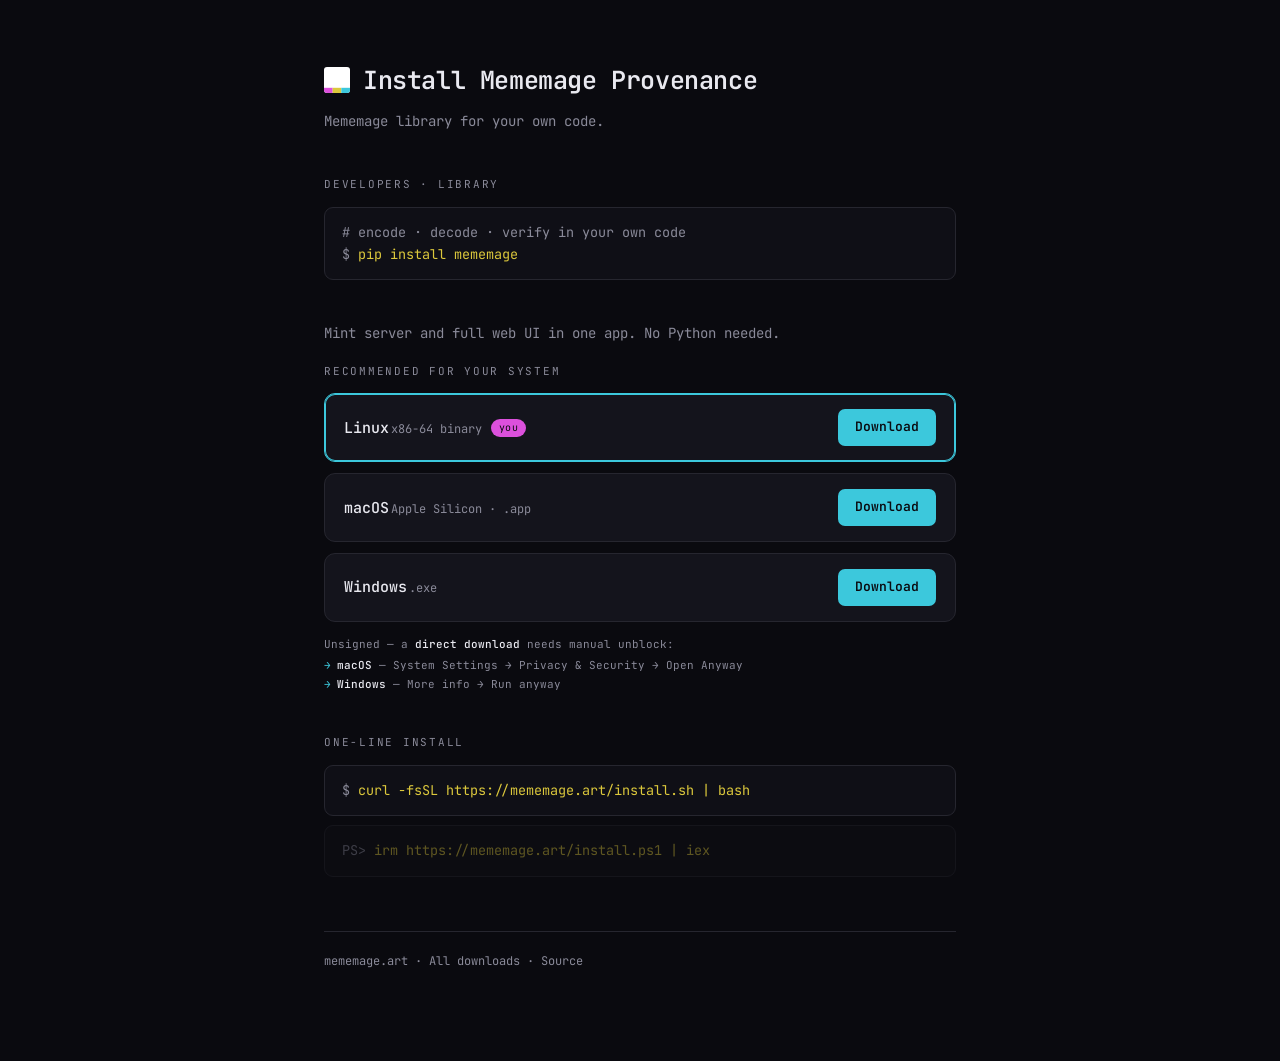
==== install/index.html @ 6a047966 "Update product page Co-Authored-By: Claude Opus 4.8 (1M context) <noreply@anthropic.com>" ====
<!DOCTYPE html>
<html lang="en">
<head>
<meta charset="utf-8">
<meta name="viewport" content="width=device-width, initial-scale=1.0, viewport-fit=cover">
<title>Install Mememage Provenance</title>
<link rel="icon" href="data:image/svg+xml;utf8,%3Csvg%20xmlns%3D'http%3A%2F%2Fwww.w3.org%2F2000%2Fsvg'%20viewBox%3D'0%200%20100%20100'%3E%3Crect%20width%3D'100'%20height%3D'100'%20fill%3D'%23fff'%2F%3E%3Crect%20x%3D'3'%20y%3D'3'%20width%3D'94'%20height%3D'74'%20fill%3D'%23000'%2F%3E%3Crect%20y%3D'80'%20width%3D'33.34'%20height%3D'20'%20fill%3D'%23dc50dc'%2F%3E%3Crect%20x%3D'33.33'%20y%3D'80'%20width%3D'33.34'%20height%3D'20'%20fill%3D'%23dcc83c'%2F%3E%3Crect%20x%3D'66.66'%20y%3D'80'%20width%3D'33.34'%20height%3D'20'%20fill%3D'%233cc8dc'%2F%3E%3C%2Fsvg%3E">
<meta name="description" content="Download Mememage Provenance for macOS, Windows, or Linux — or install the mememage library with pip.">
<link href="https://fonts.googleapis.com/css2?family=JetBrains+Mono:wght@300;400;500;600&display=swap" rel="stylesheet">
<style>
  :root{
    --mag:#dc50dc; --yel:#dcc83c; --cyc:#3cc8dc;
    --accent:var(--cyc);            /* page accent — buttons, highlight, badge */
    --bg:#0a0a0f; --fg:#e9e9f0; --dim:#8a8a99;
    --card:#14141c; --line:#26262f; --code:#0f0f16;
  }
  *{box-sizing:border-box;}
  html{-webkit-text-size-adjust:100%;}
  body{margin:0;background:var(--bg);color:var(--fg);
    font-family:'JetBrains Mono',ui-monospace,SFMono-Regular,Menlo,monospace;
    line-height:1.6;-webkit-font-smoothing:antialiased;}
  /* Themed scrollbar — matches the dark panel (webkit + firefox). */
  ::-webkit-scrollbar{width:10px;height:10px;}
  ::-webkit-scrollbar-track{background:transparent;}
  ::-webkit-scrollbar-thumb{background:var(--line);border-radius:8px;
    border:2px solid var(--bg);}
  ::-webkit-scrollbar-thumb:hover{background:#3a3a48;}
  html{scrollbar-width:thin;scrollbar-color:var(--line) transparent;}
  .wrap{max-width:680px;margin:0 auto;padding:60px 24px 90px;}
  a{color:var(--cyc);text-decoration:none;}
  a:hover{text-decoration:underline;}
  .brand{display:flex;align-items:center;gap:13px;margin-bottom:10px;}
  .brand svg{width:26px;height:26px;border-radius:3px;flex:none;}
  h1{font-size:25px;font-weight:600;margin:0;letter-spacing:-.4px;}
  .sub{color:var(--dim);margin:4px 0 44px;font-size:14px;}
  .sub code{font-size:13px;}
  .app-lead{margin:2px 0 18px;}
  .rec{font-size:11px;color:var(--dim);text-transform:uppercase;letter-spacing:.16em;margin:0 0 13px;}
  .cards{display:grid;gap:11px;}
  .card{display:flex;align-items:center;justify-content:space-between;gap:16px;
    background:var(--card);border:1px solid var(--line);border-radius:11px;padding:15px 19px;
    transition:border-color .15s,box-shadow .15s;}
  .card:hover{border-color:var(--accent);}
  .card.you{border-color:var(--accent);box-shadow:inset 0 0 0 1px var(--accent);}
  .card .os{font-weight:500;font-size:15px;}
  .card .meta{color:var(--dim);font-size:12px;margin-left:2px;}
  .badge{display:inline-block;font-size:10px;color:var(--bg);background:var(--mag);
    border-radius:99px;padding:1px 8px;margin-left:9px;vertical-align:middle;letter-spacing:.04em;}
  .dl{background:var(--accent);color:#0a0a0f;padding:8px 17px;border-radius:7px;
    font-weight:600;font-size:13px;white-space:nowrap;}
  .dl:hover{text-decoration:none;filter:brightness(1.09);}
  section{margin-top:42px;}
  .block{background:var(--code);border:1px solid var(--line);border-radius:9px;
    padding:14px 17px;margin:0;overflow-x:auto;font-size:13.5px;transition:opacity .15s;}
  .block + .block{margin-top:9px;}
  code{font-family:inherit;color:var(--yel);white-space:pre;}
  .cc{color:var(--dim);}
  .note{color:var(--dim);font-size:12.5px;margin:13px 0 0;}
  .unblock-note{color:var(--dim);font-size:11px;line-height:1.5;margin:14px 0 0;}
  .unblock-note b{color:var(--fg);font-weight:500;}
  .unblock-note ul{margin:5px 0 0;padding:0;list-style:none;}
  .unblock-note li{position:relative;padding-left:13px;margin:2px 0;}
  .unblock-note li::before{content:"\2192";position:absolute;left:0;color:var(--accent);}
  footer{margin-top:54px;color:var(--dim);font-size:12px;
    border-top:1px solid var(--line);padding-top:20px;}
  footer a{color:var(--dim);}
  footer a:hover{color:var(--fg);}
  /* Embedded in the product page's install modal (same-origin iframe): read as a
     panel, not a page — tighten the top and drop the footer nav. */
  html.embedded .wrap{padding:30px 26px 34px;}
  html.embedded footer{display:none;}
</style>
</head>
<body>
<div class="wrap">

  <div class="brand">
    <svg viewBox="0 0 15 15" aria-hidden="true">
      <rect width="15" height="15" fill="#fff"/>
      <rect y="12" width="5" height="3" fill="#dc50dc"/><rect x="5" y="12" width="5" height="3" fill="#dcc83c"/><rect x="10" y="12" width="5" height="3" fill="#3cc8dc"/>
    </svg>
    <h1>Install Mememage Provenance</h1>
  </div>
  <p class="sub">Mememage library for your own code.</p>

  <!-- Library first — the dependency, and the developer entry point. -->
  <section>
    <p class="rec">Developers &middot; Library</p>
    <div class="block"><code><span class="cc"># encode &middot; decode &middot; verify in your own code
</span><span class="cc">$ </span>pip install mememage</code></div>
  </section>

  <!-- The full app — Python-free download, built on the library above. -->
  <section>
    <p class="sub app-lead">Mint server and full web UI in one app. No Python needed.</p>
    <p class="rec" id="rec">Choose your platform</p>
    <div class="cards" id="cards">
      <div class="card" data-os="mac">
        <div><span class="os">macOS</span><span class="meta">Apple Silicon &middot; .app</span></div>
        <a class="dl" href="https://github.com/sememtac/mememage-provenance/releases/latest/download/Mememage-Provenance-macOS.zip">Download</a>
      </div>
      <div class="card" data-os="win">
        <div><span class="os">Windows</span><span class="meta">.exe</span></div>
        <a class="dl" href="https://github.com/sememtac/mememage-provenance/releases/latest/download/Mememage-Provenance-Windows.exe">Download</a>
      </div>
      <div class="card" data-os="linux">
        <div><span class="os">Linux</span><span class="meta">x86-64 binary</span></div>
        <a class="dl" href="https://github.com/sememtac/mememage-provenance/releases/latest/download/Mememage-Provenance-Linux">Download</a>
      </div>
    </div>
    <div class="unblock-note">Unsigned &mdash; a <b>direct download</b> needs manual unblock:
      <ul>
        <li><b>macOS</b> &mdash; System&nbsp;Settings &rarr; Privacy&nbsp;&amp;&nbsp;Security &rarr; Open&nbsp;Anyway</li>
        <li><b>Windows</b> &mdash; More&nbsp;info &rarr; Run&nbsp;anyway</li>
      </ul>
    </div>

    <section id="oneliner">
      <p class="rec">One-line install</p>
      <div class="block" data-os="mac linux"><code><span class="cc">$ </span>curl -fsSL https://mememage.art/install.sh | bash</code></div>
      <div class="block" data-os="win"><code><span class="cc">PS&gt; </span>irm https://mememage.art/install.ps1 | iex</code></div>
    </section>
  </section>

  <footer>
    <a href="/">mememage.art</a> &middot;
    <a href="https://github.com/sememtac/mememage-provenance/releases/latest">All downloads</a> &middot;
    <a href="https://github.com/sememtac/mememage">Source</a>
  </footer>

</div>

<script>
  (function () {
    // In the product page's install modal we're a same-origin iframe — flag it
    // so the CSS above collapses to a panel.
    try { if (window.self !== window.top) document.documentElement.classList.add("embedded"); }
    catch (e) { document.documentElement.classList.add("embedded"); }

    var uad = navigator.userAgentData && navigator.userAgentData.platform;
    var p = (uad || navigator.platform || navigator.userAgent || "").toLowerCase();
    var os = /mac|iphone|ipad/.test(p) ? "mac"
           : /win/.test(p)             ? "win"
           : /linux|x11|android/.test(p) ? "linux" : "";
    if (!os) return;
    var card = document.querySelector('.card[data-os="' + os + '"]');
    if (!card) return;
    card.classList.add("you");
    document.getElementById("cards").prepend(card);          // float to top
    var b = document.createElement("span");
    b.className = "badge"; b.textContent = "you";
    card.querySelector(".os").parentNode.appendChild(b);   // after .meta, not between os/.exe
    document.getElementById("rec").textContent = "Recommended for your system";
    // Emphasize the one-liner that matches the visitor's OS; fade the others.
    document.querySelectorAll('#oneliner .block[data-os]').forEach(function (el) {
      var applies = el.getAttribute("data-os").split(" ").indexOf(os) !== -1;
      el.style.opacity = applies ? "1" : "0.4";
    });
  })();
</script>
</body>
</html>
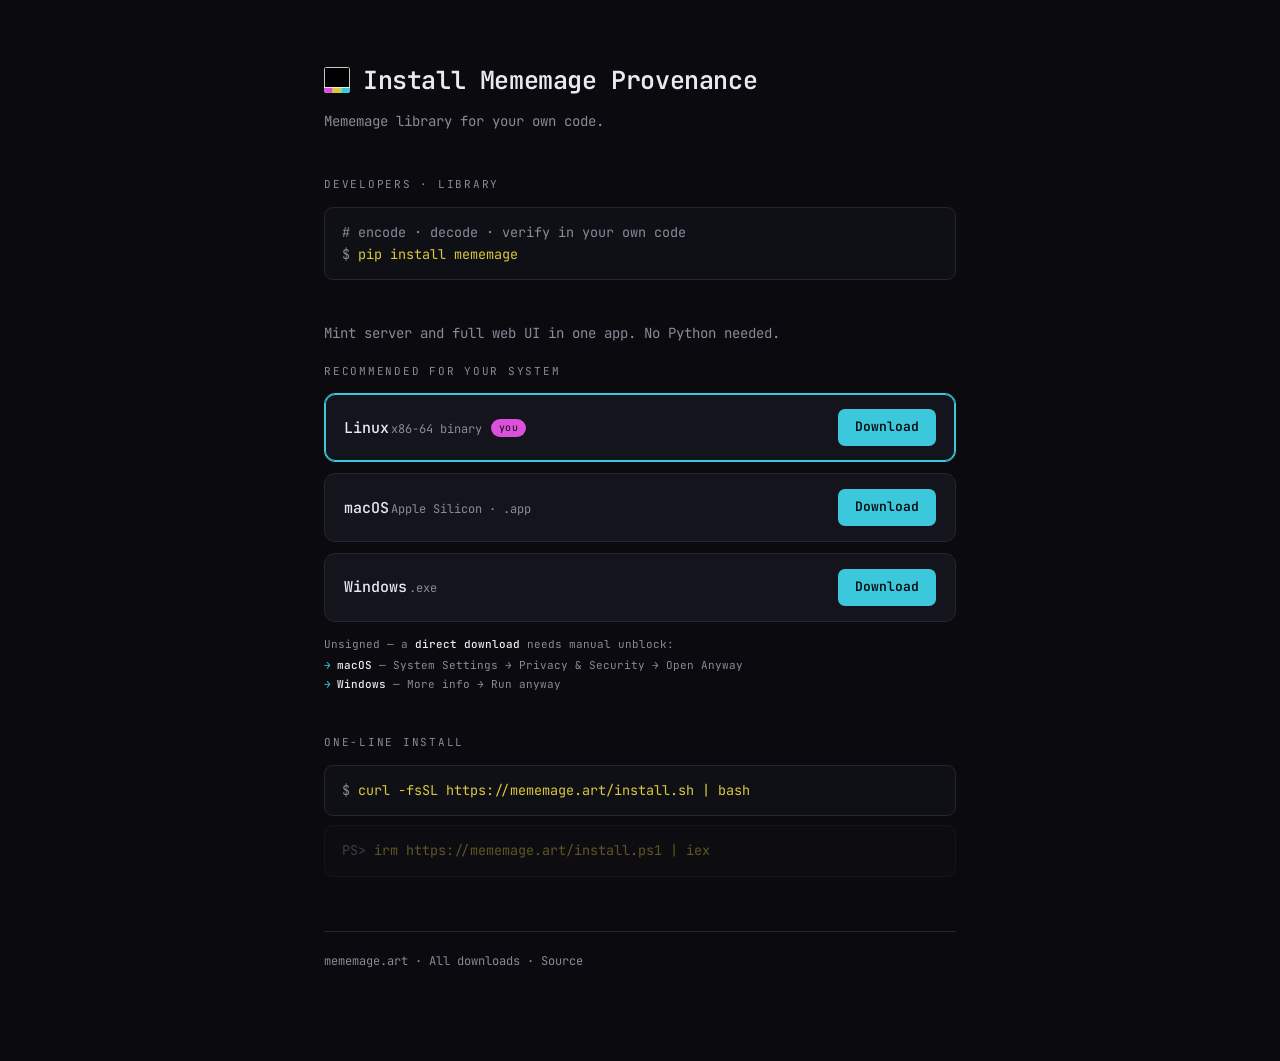
==== commit 58f12c4c: "Update product page Co-Authored-By: Claude Opus 4.8 (1M context) <noreply@anthropic.com>" ====
--- a/install/index.html
+++ b/install/index.html
@@ -75,9 +75,10 @@
 <div class="wrap">
 
   <div class="brand">
-    <svg viewBox="0 0 15 15" aria-hidden="true">
-      <rect width="15" height="15" fill="#fff"/>
-      <rect y="12" width="5" height="3" fill="#dc50dc"/><rect x="5" y="12" width="5" height="3" fill="#dcc83c"/><rect x="10" y="12" width="5" height="3" fill="#3cc8dc"/>
+    <svg viewBox="0 0 100 100" aria-hidden="true">
+      <rect width="100" height="100" fill="#fff"/>
+      <rect x="3" y="3" width="94" height="74" fill="#000"/>
+      <rect y="80" width="33.34" height="20" fill="#dc50dc"/><rect x="33.33" y="80" width="33.34" height="20" fill="#dcc83c"/><rect x="66.66" y="80" width="33.34" height="20" fill="#3cc8dc"/>
     </svg>
     <h1>Install Mememage Provenance</h1>
   </div>
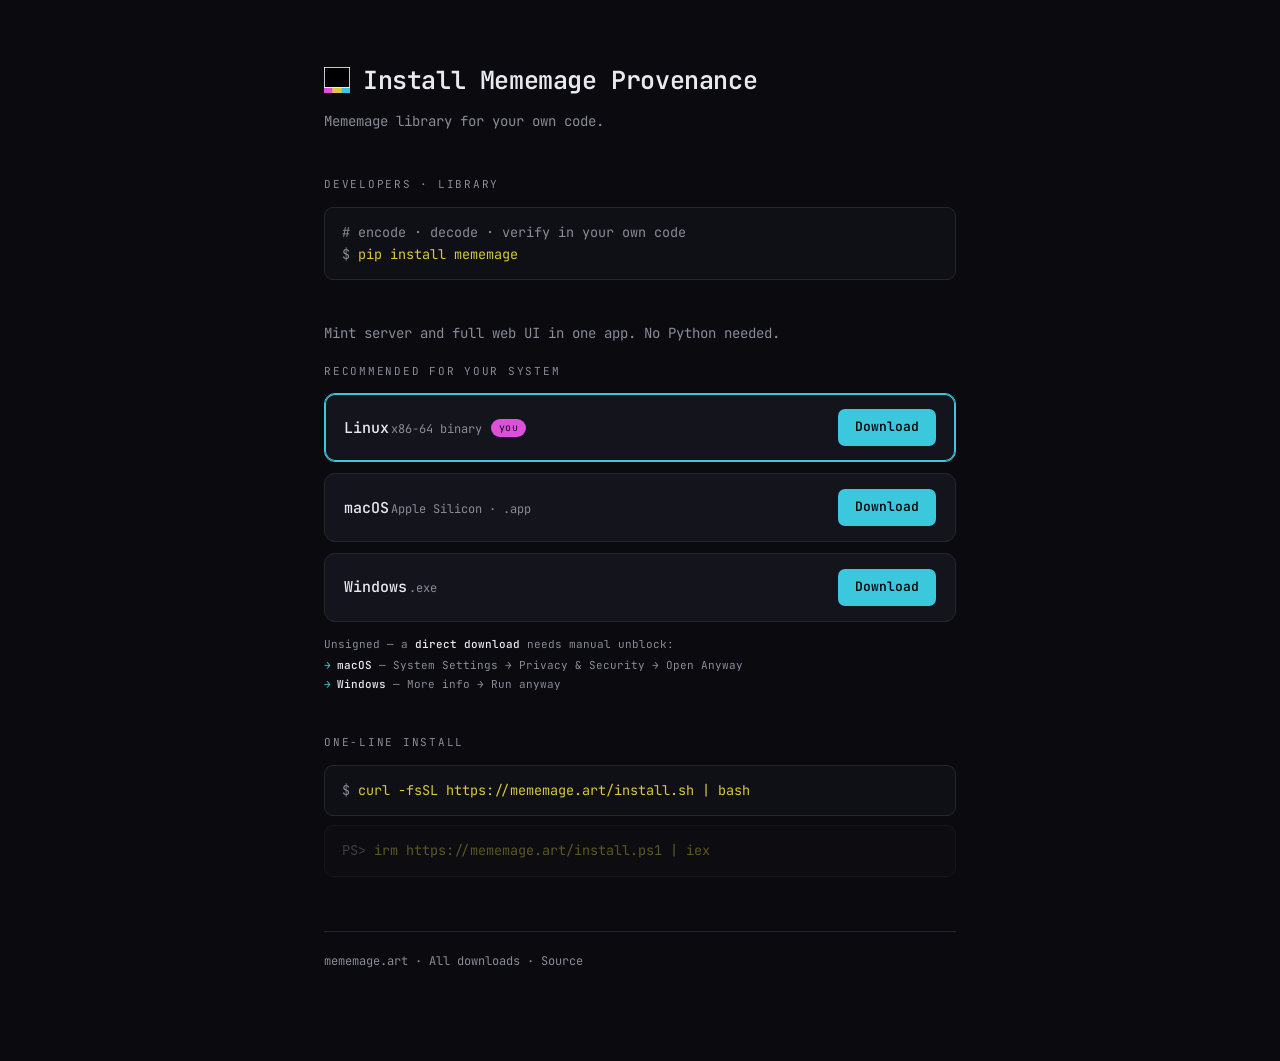
==== commit 9c0b7725: "Update product page Co-Authored-By: Claude Opus 4.8 (1M context) <noreply@anthropic.com>" ====
--- a/install/index.html
+++ b/install/index.html
@@ -30,7 +30,7 @@
   a{color:var(--cyc);text-decoration:none;}
   a:hover{text-decoration:underline;}
   .brand{display:flex;align-items:center;gap:13px;margin-bottom:10px;}
-  .brand svg{width:26px;height:26px;border-radius:3px;flex:none;}
+  .brand svg{width:26px;height:26px;flex:none;}
   h1{font-size:25px;font-weight:600;margin:0;letter-spacing:-.4px;}
   .sub{color:var(--dim);margin:4px 0 44px;font-size:14px;}
   .sub code{font-size:13px;}
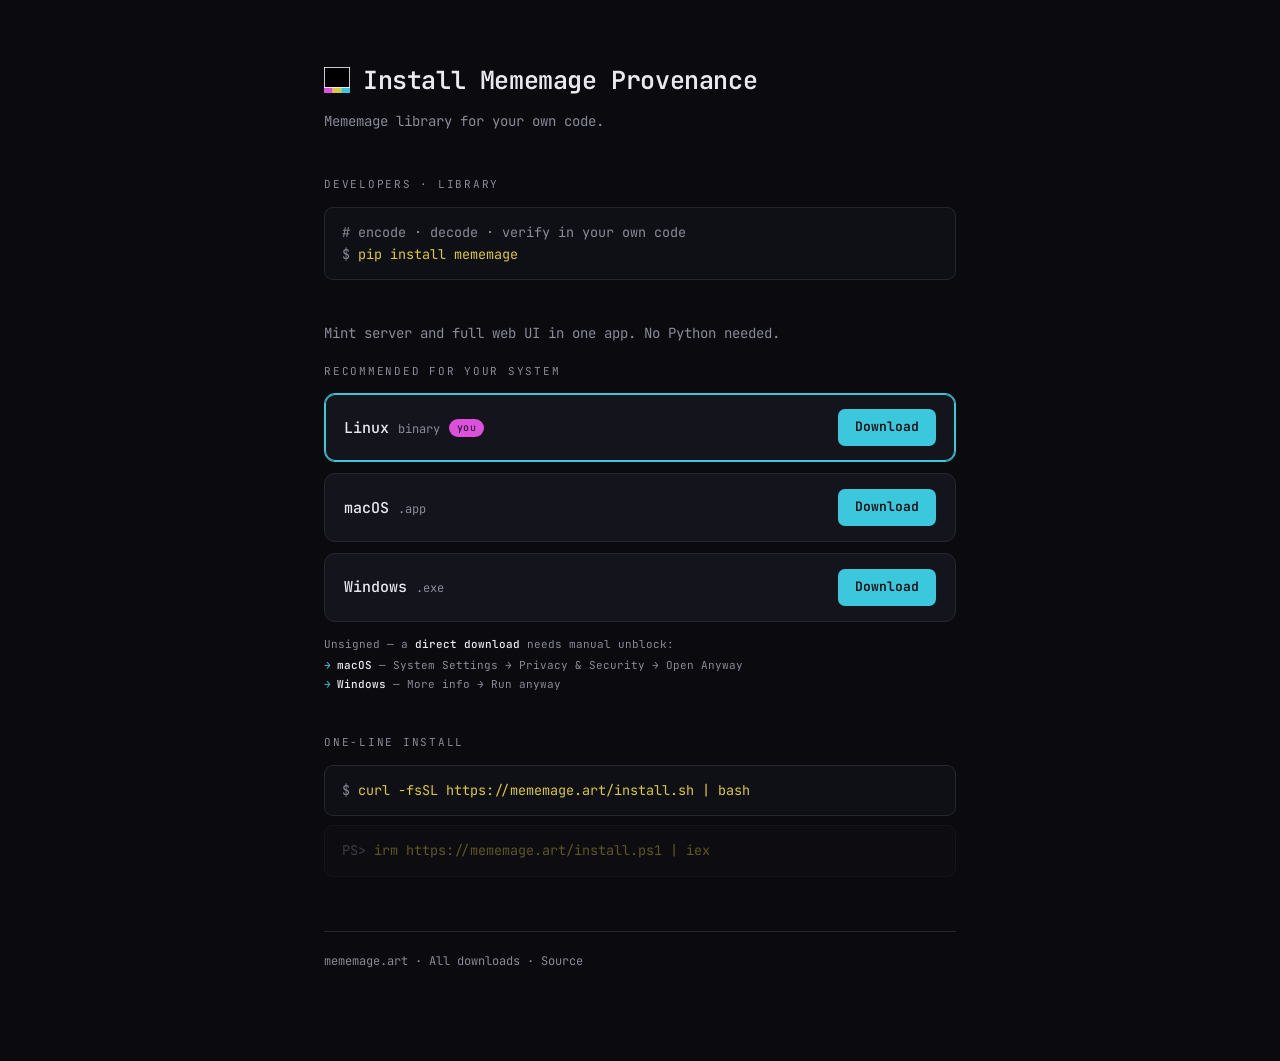
==== commit 4e91b258: "Update product page Co-Authored-By: Claude Opus 4.8 (1M context) <noreply@anthropic.com>" ====
--- a/install/index.html
+++ b/install/index.html
@@ -43,7 +43,7 @@
   .card:hover{border-color:var(--accent);}
   .card.you{border-color:var(--accent);box-shadow:inset 0 0 0 1px var(--accent);}
   .card .os{font-weight:500;font-size:15px;}
-  .card .meta{color:var(--dim);font-size:12px;margin-left:2px;}
+  .card .meta{color:var(--dim);font-size:12px;margin-left:9px;}
   .badge{display:inline-block;font-size:10px;color:var(--bg);background:var(--mag);
     border-radius:99px;padding:1px 8px;margin-left:9px;vertical-align:middle;letter-spacing:.04em;}
   .dl{background:var(--accent);color:#0a0a0f;padding:8px 17px;border-radius:7px;
@@ -97,7 +97,7 @@
     <p class="rec" id="rec">Choose your platform</p>
     <div class="cards" id="cards">
       <div class="card" data-os="mac">
-        <div><span class="os">macOS</span><span class="meta">Apple Silicon &middot; .app</span></div>
+        <div><span class="os">macOS</span><span class="meta">.app</span></div>
         <a class="dl" href="https://github.com/sememtac/mememage-provenance/releases/latest/download/Mememage-Provenance-macOS.zip">Download</a>
       </div>
       <div class="card" data-os="win">
@@ -105,7 +105,7 @@
         <a class="dl" href="https://github.com/sememtac/mememage-provenance/releases/latest/download/Mememage-Provenance-Windows.exe">Download</a>
       </div>
       <div class="card" data-os="linux">
-        <div><span class="os">Linux</span><span class="meta">x86-64 binary</span></div>
+        <div><span class="os">Linux</span><span class="meta">binary</span></div>
         <a class="dl" href="https://github.com/sememtac/mememage-provenance/releases/latest/download/Mememage-Provenance-Linux">Download</a>
       </div>
     </div>
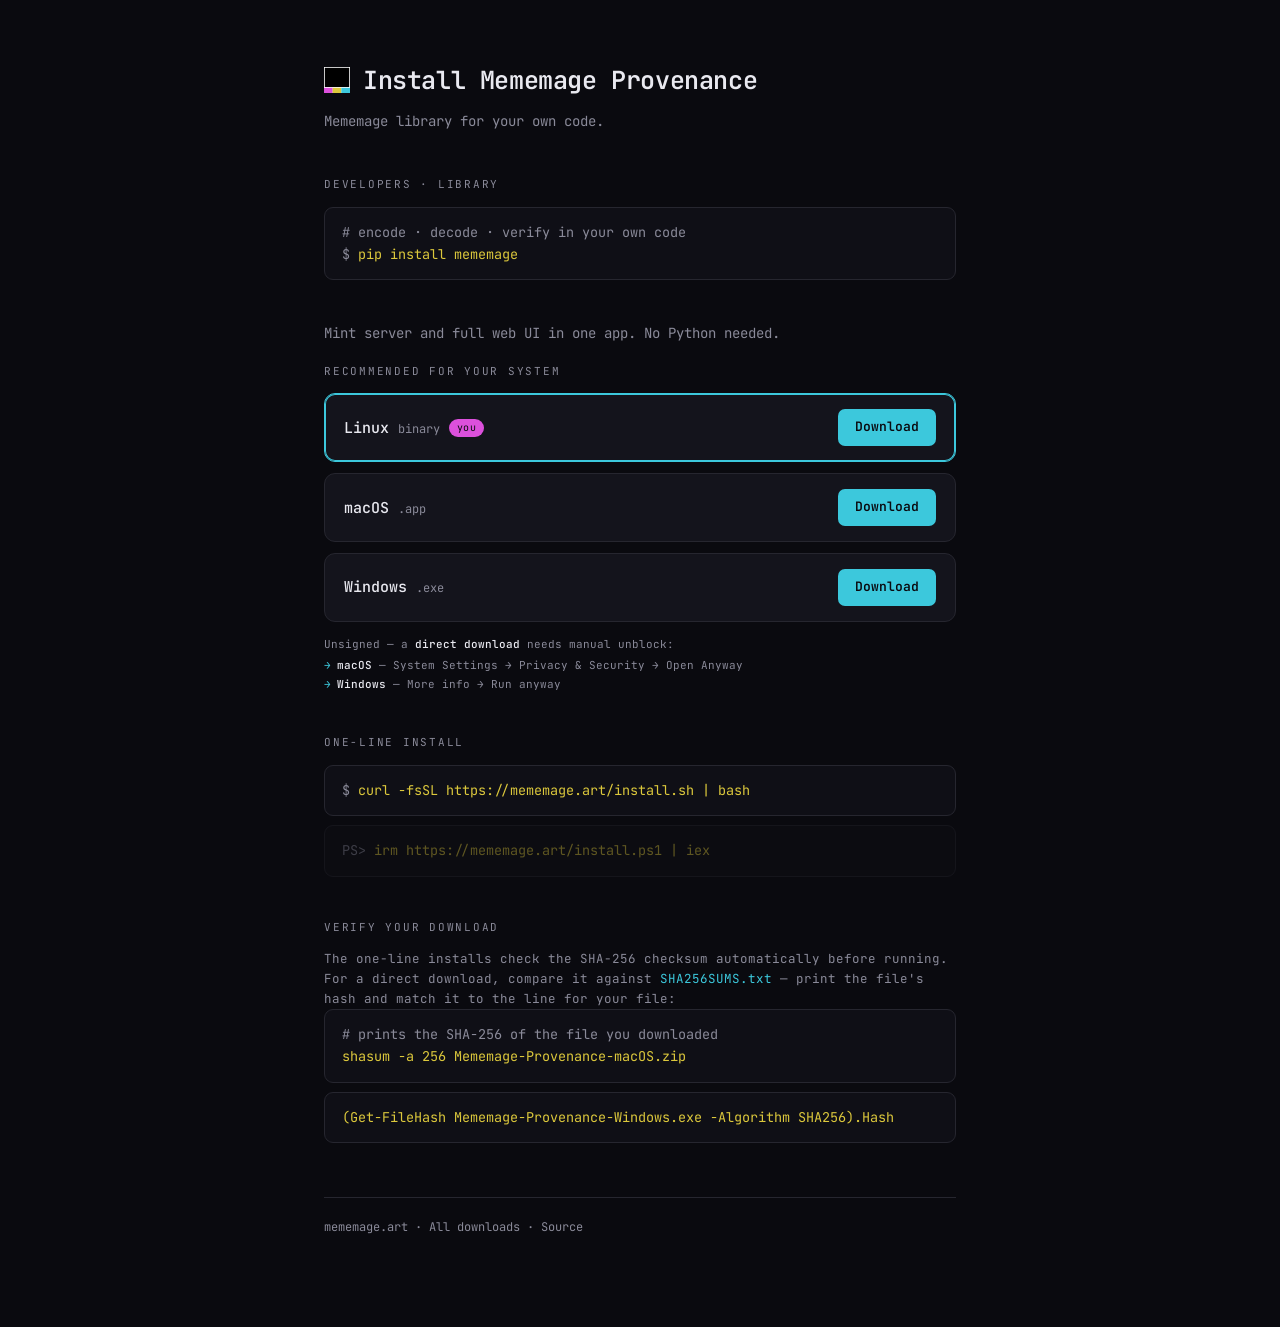
==== commit d02bed7e: "Update product page Co-Authored-By: Claude Opus 4.8 (1M context) <noreply@anthropic.com>" ====
--- a/install/index.html
+++ b/install/index.html
@@ -121,6 +121,15 @@
       <div class="block" data-os="mac linux"><code><span class="cc">$ </span>curl -fsSL https://mememage.art/install.sh | bash</code></div>
       <div class="block" data-os="win"><code><span class="cc">PS&gt; </span>irm https://mememage.art/install.ps1 | iex</code></div>
     </section>
+
+    <section id="verify">
+      <p class="rec">Verify your download</p>
+      <p class="note">The one-line installs check the SHA-256 checksum automatically before running. For a direct download, compare it against
+        <a href="https://github.com/sememtac/mememage-provenance/releases/latest/download/SHA256SUMS.txt">SHA256SUMS.txt</a> &mdash; print the file's hash and match it to the line for your file:</p>
+      <div class="block" data-os="mac linux"><code><span class="cc"># prints the SHA-256 of the file you downloaded</span>
+shasum -a 256 Mememage-Provenance-macOS.zip</code></div>
+      <div class="block" data-os="win"><code>(Get-FileHash Mememage-Provenance-Windows.exe -Algorithm SHA256).Hash</code></div>
+    </section>
   </section>
 
   <footer>
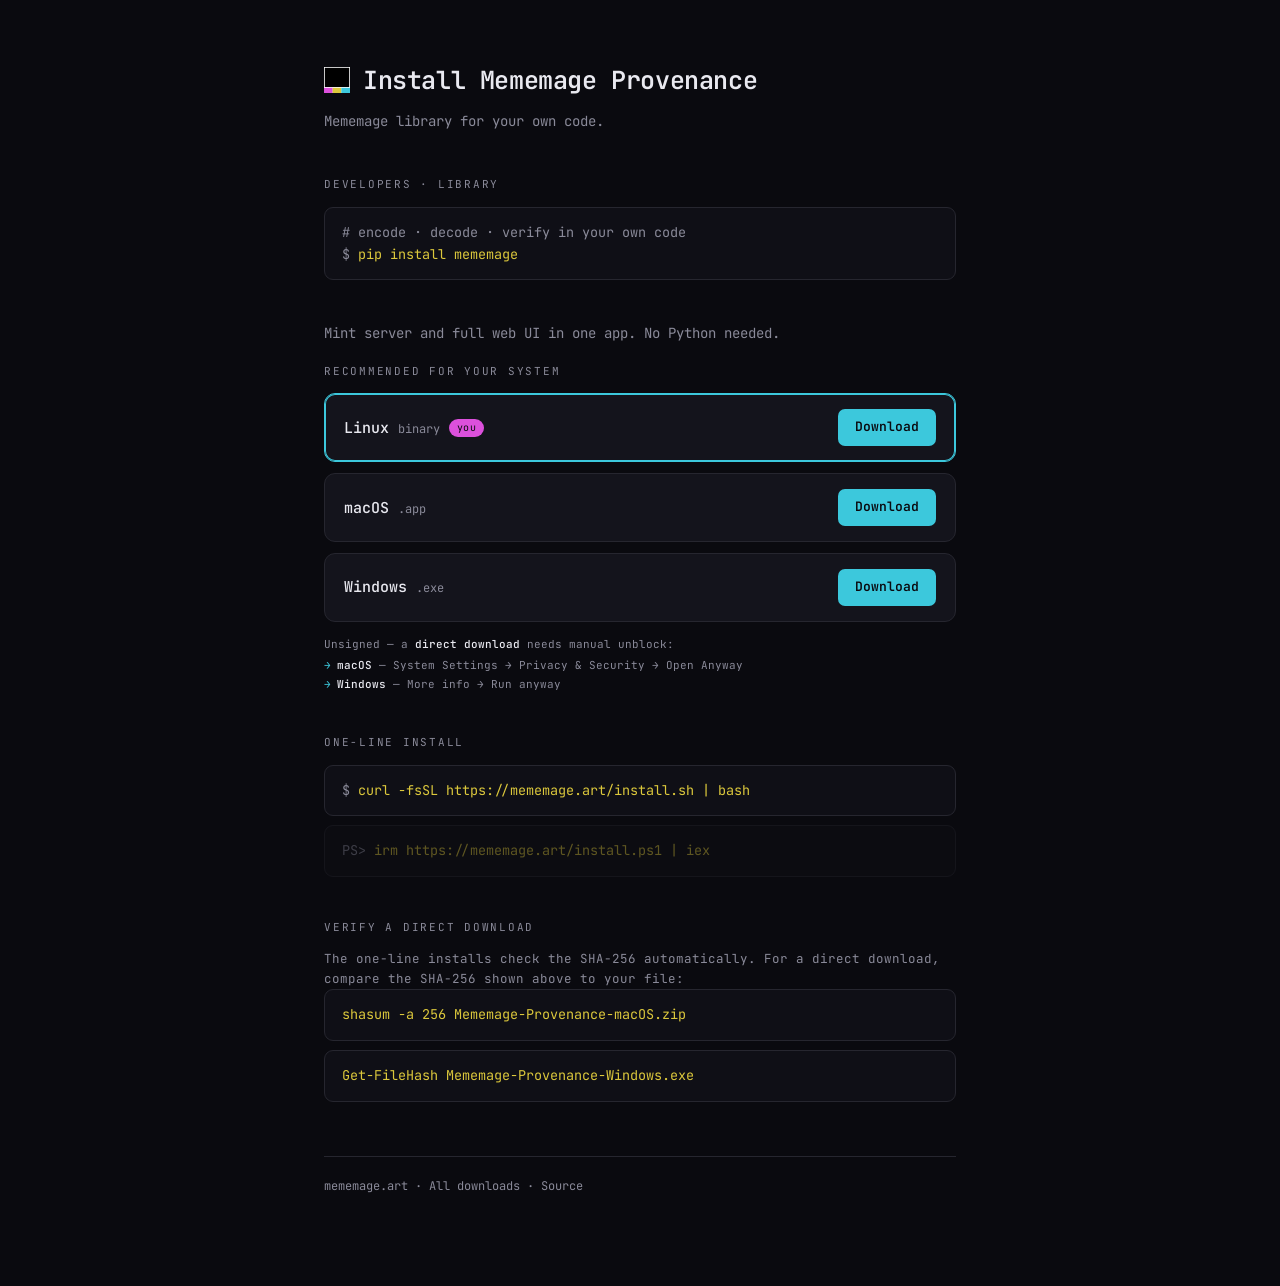
==== commit 97cf2a26: "Update product page Co-Authored-By: Claude Opus 4.8 (1M context) <noreply@anthropic.com>" ====
--- a/install/index.html
+++ b/install/index.html
@@ -49,6 +49,15 @@
   .dl{background:var(--accent);color:#0a0a0f;padding:8px 17px;border-radius:7px;
     font-weight:600;font-size:13px;white-space:nowrap;}
   .dl:hover{text-decoration:none;filter:brightness(1.09);}
+  /* Per-card SHA-256 — filled from the GitHub release API on load, click to copy. */
+  .card-l{display:flex;flex-direction:column;gap:5px;min-width:0;}
+  .sha{display:none;align-items:baseline;gap:7px;background:none;border:0;padding:0;margin:0;
+    font-family:inherit;color:var(--dim);text-align:left;cursor:pointer;}
+  .sha.on{display:flex;}
+  .sha-k{font-size:9.5px;letter-spacing:.13em;text-transform:uppercase;color:var(--dim);flex:none;}
+  .sha-v{font-size:11px;color:#a7a7b4;word-break:break-all;line-height:1.35;}
+  .sha:hover .sha-v{color:var(--fg);}
+  .sha.copied .sha-v{color:var(--accent);}
   section{margin-top:42px;}
   .block{background:var(--code);border:1px solid var(--line);border-radius:9px;
     padding:14px 17px;margin:0;overflow-x:auto;font-size:13.5px;transition:opacity .15s;}
@@ -97,15 +106,24 @@
     <p class="rec" id="rec">Choose your platform</p>
     <div class="cards" id="cards">
       <div class="card" data-os="mac">
-        <div><span class="os">macOS</span><span class="meta">.app</span></div>
+        <div class="card-l">
+          <div><span class="os">macOS</span><span class="meta">.app</span></div>
+          <button class="sha" type="button" data-asset="Mememage-Provenance-macOS.zip" title="Click to copy the SHA-256"><span class="sha-k">SHA-256</span><span class="sha-v"></span></button>
+        </div>
         <a class="dl" href="https://github.com/sememtac/mememage-provenance/releases/latest/download/Mememage-Provenance-macOS.zip">Download</a>
       </div>
       <div class="card" data-os="win">
-        <div><span class="os">Windows</span><span class="meta">.exe</span></div>
+        <div class="card-l">
+          <div><span class="os">Windows</span><span class="meta">.exe</span></div>
+          <button class="sha" type="button" data-asset="Mememage-Provenance-Windows.exe" title="Click to copy the SHA-256"><span class="sha-k">SHA-256</span><span class="sha-v"></span></button>
+        </div>
         <a class="dl" href="https://github.com/sememtac/mememage-provenance/releases/latest/download/Mememage-Provenance-Windows.exe">Download</a>
       </div>
       <div class="card" data-os="linux">
-        <div><span class="os">Linux</span><span class="meta">binary</span></div>
+        <div class="card-l">
+          <div><span class="os">Linux</span><span class="meta">binary</span></div>
+          <button class="sha" type="button" data-asset="Mememage-Provenance-Linux" title="Click to copy the SHA-256"><span class="sha-k">SHA-256</span><span class="sha-v"></span></button>
+        </div>
         <a class="dl" href="https://github.com/sememtac/mememage-provenance/releases/latest/download/Mememage-Provenance-Linux">Download</a>
       </div>
     </div>
@@ -123,12 +141,10 @@
     </section>
 
     <section id="verify">
-      <p class="rec">Verify your download</p>
-      <p class="note">The one-line installs check the SHA-256 checksum automatically before running. For a direct download, compare it against
-        <a href="https://github.com/sememtac/mememage-provenance/releases/latest/download/SHA256SUMS.txt">SHA256SUMS.txt</a> &mdash; print the file's hash and match it to the line for your file:</p>
-      <div class="block" data-os="mac linux"><code><span class="cc"># prints the SHA-256 of the file you downloaded</span>
-shasum -a 256 Mememage-Provenance-macOS.zip</code></div>
-      <div class="block" data-os="win"><code>(Get-FileHash Mememage-Provenance-Windows.exe -Algorithm SHA256).Hash</code></div>
+      <p class="rec">Verify a direct download</p>
+      <p class="note">The one-line installs check the SHA-256 automatically. For a direct download, compare the SHA-256 shown above to your file:</p>
+      <div class="block" data-os="mac linux"><code>shasum -a 256 Mememage-Provenance-macOS.zip</code></div>
+      <div class="block" data-os="win"><code>Get-FileHash Mememage-Provenance-Windows.exe</code></div>
     </section>
   </section>
 
@@ -167,6 +183,36 @@
       el.style.opacity = applies ? "1" : "0.4";
     });
   })();
+
+  // Show the SHA-256 for each build, fetched live from the GitHub release API
+  // (CORS-allowed; the per-asset digest is authoritative and always matches the
+  // current release). Click a hash to copy it. Offline / API down → the hash is
+  // just omitted and the "verify a direct download" command still applies.
+  (function () {
+    var API = "https://api.github.com/repos/sememtac/mememage-provenance/releases/latest";
+    fetch(API, { headers: { "Accept": "application/vnd.github+json" } })
+      .then(function (r) { return r.ok ? r.json() : Promise.reject(); })
+      .then(function (rel) {
+        var by = {};
+        (rel.assets || []).forEach(function (a) {
+          if (a.digest && a.digest.indexOf("sha256:") === 0) by[a.name] = a.digest.slice(7);
+        });
+        document.querySelectorAll(".sha").forEach(function (el) {
+          var h = by[el.getAttribute("data-asset")];
+          if (!h) return;
+          el.querySelector(".sha-v").textContent = h;
+          el.classList.add("on");
+          el.addEventListener("click", function () {
+            if (!(navigator.clipboard && navigator.clipboard.writeText)) return;
+            navigator.clipboard.writeText(h).then(function () {
+              el.classList.add("copied");
+              setTimeout(function () { el.classList.remove("copied"); }, 1200);
+            }, function () {});
+          });
+        });
+      })
+      .catch(function () {});
+  })();
 </script>
 </body>
 </html>
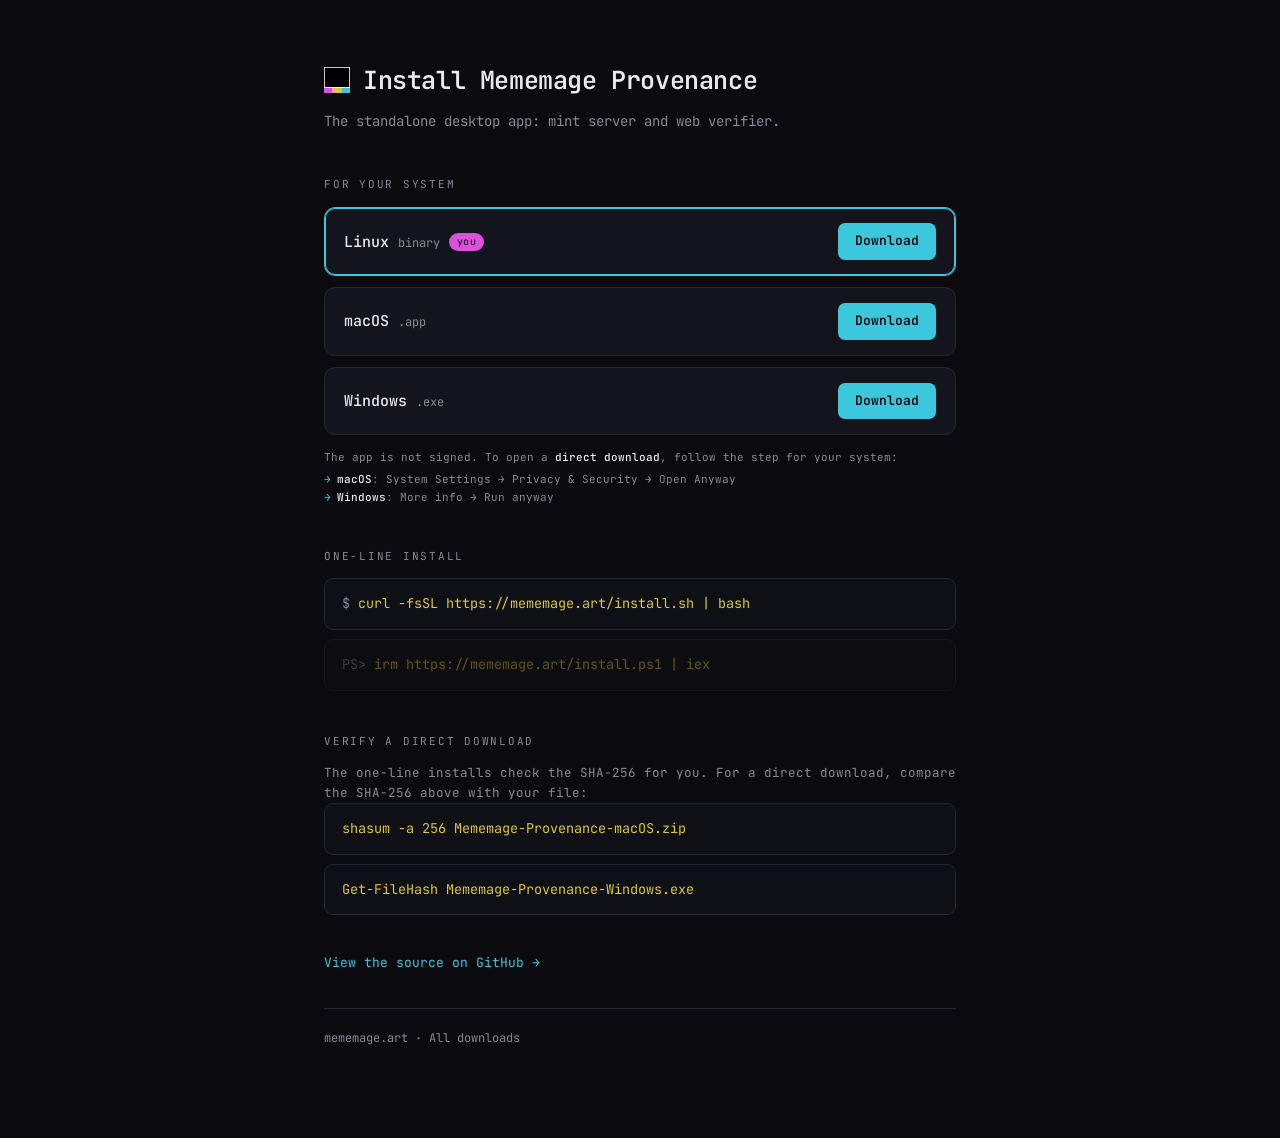
==== commit a3c239f0: "Update product page Co-Authored-By: Claude Opus 4.8 (1M context) <noreply@anthropic.com>" ====
--- a/install/index.html
+++ b/install/index.html
@@ -5,7 +5,7 @@
 <meta name="viewport" content="width=device-width, initial-scale=1.0, viewport-fit=cover">
 <title>Install Mememage Provenance</title>
 <link rel="icon" href="data:image/svg+xml;utf8,%3Csvg%20xmlns%3D'http%3A%2F%2Fwww.w3.org%2F2000%2Fsvg'%20viewBox%3D'0%200%20100%20100'%3E%3Crect%20width%3D'100'%20height%3D'100'%20fill%3D'%23fff'%2F%3E%3Crect%20x%3D'3'%20y%3D'3'%20width%3D'94'%20height%3D'74'%20fill%3D'%23000'%2F%3E%3Crect%20y%3D'80'%20width%3D'33.34'%20height%3D'20'%20fill%3D'%23dc50dc'%2F%3E%3Crect%20x%3D'33.33'%20y%3D'80'%20width%3D'33.34'%20height%3D'20'%20fill%3D'%23dcc83c'%2F%3E%3Crect%20x%3D'66.66'%20y%3D'80'%20width%3D'33.34'%20height%3D'20'%20fill%3D'%233cc8dc'%2F%3E%3C%2Fsvg%3E">
-<meta name="description" content="Download Mememage Provenance for macOS, Windows, or Linux — or install the mememage library with pip.">
+<meta name="description" content="Download Mememage Provenance for macOS, Windows, or Linux. The standalone mint server and web verifier.">
 <link href="https://fonts.googleapis.com/css2?family=JetBrains+Mono:wght@300;400;500;600&display=swap" rel="stylesheet">
 <style>
   :root{
@@ -70,7 +70,8 @@
   .unblock-note ul{margin:5px 0 0;padding:0;list-style:none;}
   .unblock-note li{position:relative;padding-left:13px;margin:2px 0;}
   .unblock-note li::before{content:"\2192";position:absolute;left:0;color:var(--accent);}
-  footer{margin-top:54px;color:var(--dim);font-size:12px;
+  .ghline{margin:38px 0 0;font-size:13px;}
+  footer{margin-top:34px;color:var(--dim);font-size:12px;
     border-top:1px solid var(--line);padding-top:20px;}
   footer a{color:var(--dim);}
   footer a:hover{color:var(--fg);}
@@ -91,18 +92,10 @@
     </svg>
     <h1>Install Mememage Provenance</h1>
   </div>
-  <p class="sub">Mememage library for your own code.</p>
-
-  <!-- Library first — the dependency, and the developer entry point. -->
+  <p class="sub">The standalone desktop app: mint server and web verifier.</p>
+
+  <!-- The full app — a Python-free download of the reference application. -->
   <section>
-    <p class="rec">Developers &middot; Library</p>
-    <div class="block"><code><span class="cc"># encode &middot; decode &middot; verify in your own code
-</span><span class="cc">$ </span>pip install mememage</code></div>
-  </section>
-
-  <!-- The full app — Python-free download, built on the library above. -->
-  <section>
-    <p class="sub app-lead">Mint server and full web UI in one app. No Python needed.</p>
     <p class="rec" id="rec">Choose your platform</p>
     <div class="cards" id="cards">
       <div class="card" data-os="mac">
@@ -127,10 +120,10 @@
         <a class="dl" href="https://github.com/sememtac/mememage-provenance/releases/latest/download/Mememage-Provenance-Linux">Download</a>
       </div>
     </div>
-    <div class="unblock-note">Unsigned &mdash; a <b>direct download</b> needs manual unblock:
+    <div class="unblock-note">The app is not signed. To open a <b>direct download</b>, follow the step for your system:
       <ul>
-        <li><b>macOS</b> &mdash; System&nbsp;Settings &rarr; Privacy&nbsp;&amp;&nbsp;Security &rarr; Open&nbsp;Anyway</li>
-        <li><b>Windows</b> &mdash; More&nbsp;info &rarr; Run&nbsp;anyway</li>
+        <li><b>macOS</b>: System&nbsp;Settings &rarr; Privacy&nbsp;&amp;&nbsp;Security &rarr; Open&nbsp;Anyway</li>
+        <li><b>Windows</b>: More&nbsp;info &rarr; Run&nbsp;anyway</li>
       </ul>
     </div>
 
@@ -142,16 +135,19 @@
 
     <section id="verify">
       <p class="rec">Verify a direct download</p>
-      <p class="note">The one-line installs check the SHA-256 automatically. For a direct download, compare the SHA-256 shown above to your file:</p>
+      <p class="note">The one-line installs check the SHA-256 for you. For a direct download, compare the SHA-256 above with your file:</p>
       <div class="block" data-os="mac linux"><code>shasum -a 256 Mememage-Provenance-macOS.zip</code></div>
       <div class="block" data-os="win"><code>Get-FileHash Mememage-Provenance-Windows.exe</code></div>
     </section>
   </section>
 
+  <!-- GitHub link in the BODY (not the footer) so it also shows inside the product
+       page's install modal — the footer is hidden in embedded mode. -->
+  <p class="ghline"><a href="https://github.com/sememtac/mememage-provenance">View the source on GitHub &rarr;</a></p>
+
   <footer>
     <a href="/">mememage.art</a> &middot;
-    <a href="https://github.com/sememtac/mememage-provenance/releases/latest">All downloads</a> &middot;
-    <a href="https://github.com/sememtac/mememage">Source</a>
+    <a href="https://github.com/sememtac/mememage-provenance/releases/latest">All downloads</a>
   </footer>
 
 </div>
@@ -176,7 +172,7 @@
     var b = document.createElement("span");
     b.className = "badge"; b.textContent = "you";
     card.querySelector(".os").parentNode.appendChild(b);   // after .meta, not between os/.exe
-    document.getElementById("rec").textContent = "Recommended for your system";
+    document.getElementById("rec").textContent = "For your system";
     // Emphasize the one-liner that matches the visitor's OS; fade the others.
     document.querySelectorAll('#oneliner .block[data-os]').forEach(function (el) {
       var applies = el.getAttribute("data-os").split(" ").indexOf(os) !== -1;
